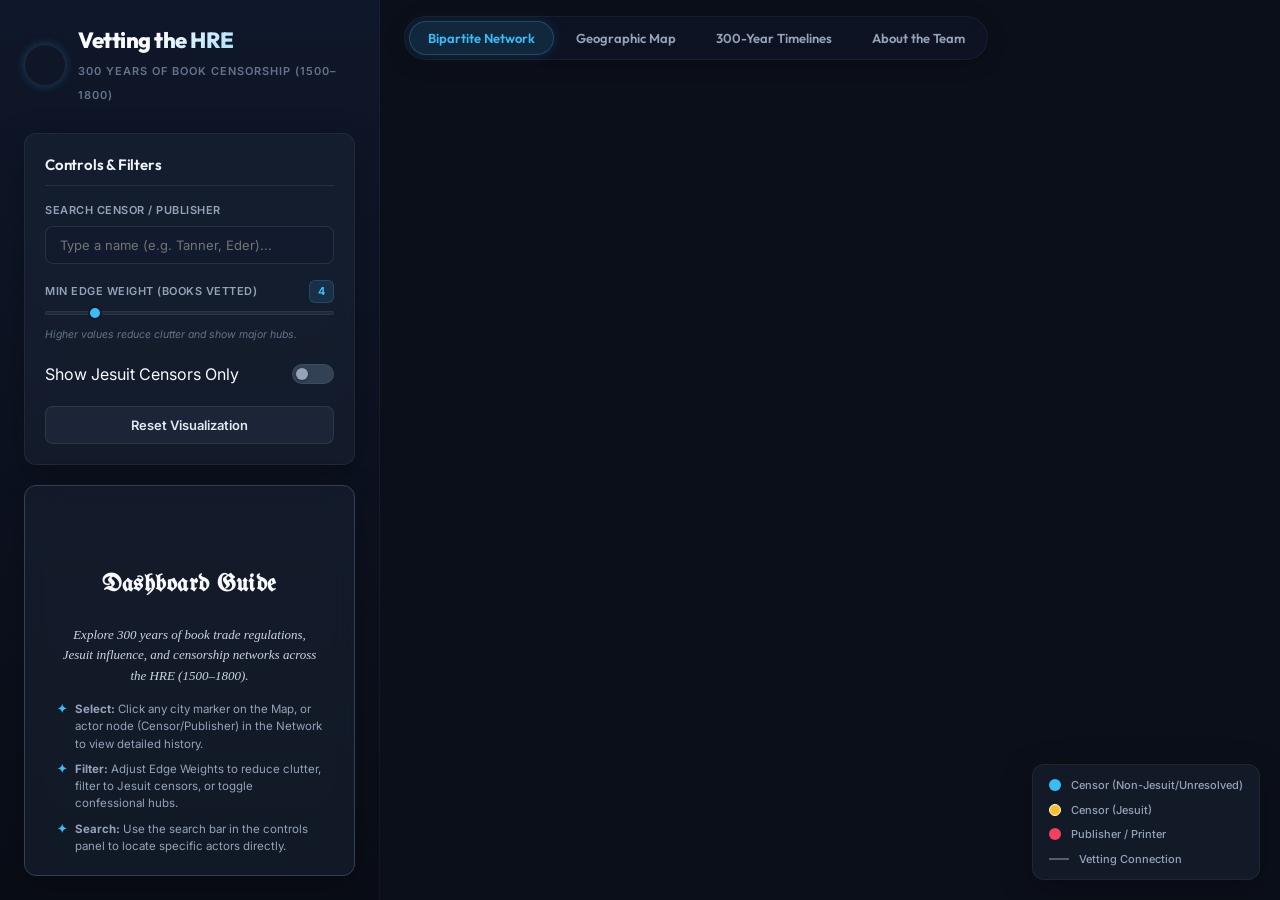
==== censorship.html @ 46fb82e4 "New stuff from team + landing page" ====
<!DOCTYPE html>
<html lang="en">
<head>
    <meta charset="UTF-8">
    <meta name="viewport" content="width=device-width, initial-scale=1.0">
    <title>Vetting the HRE: Censorship & Book Trade Network (1500-1800)</title>
    
    <!-- Google Fonts -->
    <link rel="preconnect" href="https://fonts.googleapis.com">
    <link rel="preconnect" href="https://fonts.gstatic.com" crossorigin>
    <link href="https://fonts.googleapis.com/css2?family=Inter:wght@300;400;500;600;700&family=Outfit:wght@400;500;600;700;800&family=UnifrakturMaguntia&family=IM+Fell+English:ital@0;1&display=swap" rel="stylesheet">
    
    <!-- CSS Dependencies -->
    <link rel="stylesheet" href="https://unpkg.com/leaflet@1.9.4/dist/leaflet.css" integrity="sha256-p4NxAoJBhIIN+hmNHrzRCf9tD/miZyoHS5obTRR9BMY=" crossorigin="" />
    
    <!-- Custom Style Sheet -->
    <link rel="stylesheet" href="index.css?v=9">
    
    <!-- JS Dependencies (from CDN for ease of hosting) -->
    <script src="https://unpkg.com/leaflet@1.9.4/dist/leaflet.js" integrity="sha256-20nQCchB9co0qIjJZRGuk2/Z9VM+kNiyxNV1lvTlZBo=" crossorigin=""></script>
    <script src="https://d3js.org/d3.v7.min.js"></script>
    <script src="https://cdn.jsdelivr.net/npm/chart.js"></script>
    <script type="module" src="https://ajax.googleapis.com/ajax/libs/model-viewer/3.5.0/model-viewer.min.js"></script>
</head>
<body>
    <div class="app-container">
        <!-- Sidebar / Filter Controls & Info panel -->
        <aside class="sidebar">
            <div class="brand">
                <model-viewer 
                    src="assets/glb/jesuit_christogram.glb" 
                    auto-rotate 
                    camera-controls 
                    disable-zoom
                    disable-pan
                    shadow-intensity="0.5"
                    style="width: 42px; height: 42px; background: transparent; border-radius: 50%; flex-shrink: 0;"
                    class="brand-logo-3d">
                </model-viewer>
                <div>
                    <h1>Vetting the HRE</h1>
                    <span class="subtitle">300 Years of Book Censorship (1500–1800)</span>
                </div>
            </div>
            
            <!-- Controls Box -->
            <div class="panel controls-panel">
                <h2>Controls & Filters</h2>
                
                <!-- Search bar -->
                <div class="control-group">
                    <label for="search-input">Search Censor / Publisher</label>
                    <input type="text" id="search-input" placeholder="Type a name (e.g. Tanner, Eder)..." autocomplete="off">
                    <div id="search-results" class="search-results-dropdown hidden"></div>
                </div>
                
                <!-- Edge Weight Slider -->
                <div class="control-group">
                    <div class="slider-header">
                        <label for="weight-slider">Min Edge Weight (Books Vetted)</label>
                        <span id="weight-value" class="badge">4</span>
                    </div>
                    <input type="range" id="weight-slider" min="2" max="15" value="4" step="1">
                    <span class="control-help">Higher values reduce clutter and show major hubs.</span>
                </div>
                
                <!-- Jesuit Only toggle -->
                <div class="control-group checkbox-group switch-group">
                    <span class="control-label-text">Show Jesuit Censors Only</span>
                    <label class="switch-toggle">
                        <input type="checkbox" id="jesuit-checkbox">
                        <span class="switch-slider"></span>
                    </label>
                </div>
                
                <!-- Reset Button -->
                <button id="reset-button" class="btn btn-secondary">Reset Visualization</button>
            </div>
            
            <!-- Dynamic Info Box -->
            <div class="panel info-panel" id="info-panel">
                <div class="info-placeholder" id="info-placeholder" style="justify-content: flex-start; padding-top: 10px;">
                    <model-viewer 
                        src="assets/glb/sacred_heart_emblem.glb" 
                        auto-rotate 
                        camera-controls 
                        shadow-intensity="1.2"
                        style="width: 100%; height: 160px; background: transparent; margin-bottom: 8px;"
                        class="placeholder-3d-model">
                    </model-viewer>
                    <h3 class="placeholder-title" style="font-family: 'UnifrakturMaguntia', serif; font-size: 24px; color: #f8fafc; margin: 4px 0 10px 0; letter-spacing: 0.5px;">Dashboard Guide</h3>
                    <div class="placeholder-guide" style="text-align: left; font-size: 11.5px; color: #94a3b8; line-height: 1.5; padding: 0 12px; display: flex; flex-direction: column; gap: 8px; font-family: 'Inter', sans-serif;">
                        <p style="font-family: 'IM Fell English', serif; font-style: italic; font-size: 13px; color: #cbd5e1; text-align: center; margin-bottom: 6px;">Explore 300 years of book trade regulations, Jesuit influence, and censorship networks across the HRE (1500–1800).</p>
                        <div style="display: flex; gap: 8px; align-items: flex-start;">
                            <span style="color: #38bdf8; font-weight: bold;">✦</span>
                            <span><strong>Select:</strong> Click any city marker on the Map, or actor node (Censor/Publisher) in the Network to view detailed history.</span>
                        </div>
                        <div style="display: flex; gap: 8px; align-items: flex-start;">
                            <span style="color: #38bdf8; font-weight: bold;">✦</span>
                            <span><strong>Filter:</strong> Adjust Edge Weights to reduce clutter, filter to Jesuit censors, or toggle confessional hubs.</span>
                        </div>
                        <div style="display: flex; gap: 8px; align-items: flex-start;">
                            <span style="color: #38bdf8; font-weight: bold;">✦</span>
                            <span><strong>Search:</strong> Use the search bar in the controls panel to locate specific actors directly.</span>
                        </div>
                    </div>
                </div>
                <div class="info-content hidden" id="info-content">
                    <div class="info-section hidden" id="section-city-image" style="margin-bottom: 12px;">
                        <img id="sidebar-city-image" class="sidebar-city-image" src="" alt="City view">
                    </div>
                    <div class="info-section hidden" id="section-3d" style="margin-bottom: 12px; height: 160px; position: relative;">
                        <model-viewer 
                            id="sidebar-3d"
                            auto-rotate 
                            camera-controls 
                            shadow-intensity="1.2"
                            style="width: 100%; height: 100%; background: transparent;"
                            class="sidebar-3d-model">
                        </model-viewer>
                    </div>
                    <h3 id="info-name">Actor Name</h3>
                    <div class="tag-row">
                        <span id="info-tag-type" class="badge badge-type">Censor</span>
                        <span id="info-tag-jesuit" class="badge badge-jesuit hidden">Jesuit</span>
                    </div>
                    
                    <div class="info-section" id="section-gnd">
                        <h4>
                            <svg viewBox="0 0 24 24" width="13" height="13" stroke="currentColor" stroke-width="2.2" fill="none" stroke-linecap="round" stroke-linejoin="round" class="heading-icon"><path d="M10 13a5 5 0 0 0 7.54.54l3-3a5 5 0 0 0-7.07-7.07l-1.72 1.71"></path><path d="M14 11a5 5 0 0 0-7.54-.54l-3 3a5 5 0 0 0 7.07 7.07l1.71-1.71"></path></svg>
                            <span>GND Authority Link</span>
                        </h4>
                        <a href="#" id="info-gnd-link" target="_blank" class="gnd-link">GND ID</a>
                    </div>
                    
                    <div class="info-section" id="section-occupations">
                        <h4>
                            <svg viewBox="0 0 24 24" width="13" height="13" stroke="currentColor" stroke-width="2.2" fill="none" stroke-linecap="round" stroke-linejoin="round" class="heading-icon"><rect x="2" y="7" width="20" height="14" rx="2" ry="2"></rect><path d="M16 21V5a2 2 0 0 0-2-2h-4a2 2 0 0 0-2 2v16"></path></svg>
                            <span>Occupations & Background</span>
                        </h4>
                        <p id="info-occupations">Professor of theology, Jesuit priest.</p>
                    </div>
                    
                    <div class="info-section" id="section-biography">
                        <h4>
                            <svg viewBox="0 0 24 24" width="13" height="13" stroke="currentColor" stroke-width="2.2" fill="none" stroke-linecap="round" stroke-linejoin="round" class="heading-icon"><path d="M4 19.5A2.5 2.5 0 0 1 6.5 17H20"></path><path d="M6.5 2H20v20H6.5A2.5 2.5 0 0 1 4 19.5v-15A2.5 2.5 0 0 1 6.5 2z"></path></svg>
                            <span>Biographical Notes</span>
                        </h4>
                        <p id="info-biography">Born 1572 in Munich, taught at Ingolstadt, died 1632.</p>
                    </div>
                    
                    <div class="info-section hidden" id="section-city-timeline">
                        <h4>
                            <svg viewBox="0 0 24 24" width="13" height="13" stroke="currentColor" stroke-width="2.2" fill="none" stroke-linecap="round" stroke-linejoin="round" class="heading-icon"><polyline points="22 12 18 12 15 21 9 3 6 12 2 12"></polyline></svg>
                            <span>300-Year Output Trend</span>
                        </h4>
                        <div class="city-chart-wrapper">
                            <canvas id="city-timeline-chart"></canvas>
                        </div>
                    </div>
                    
                    <div class="info-section hidden" id="section-actor-timeline">
                        <h4>
                            <svg viewBox="0 0 24 24" width="13" height="13" stroke="currentColor" stroke-width="2.2" fill="none" stroke-linecap="round" stroke-linejoin="round" class="heading-icon"><polyline points="22 12 18 12 15 21 9 3 6 12 2 12"></polyline></svg>
                            <span>Vetting Activity Timeline</span>
                        </h4>
                        <div class="actor-chart-wrapper" style="height: 120px; position: relative; margin-top: 8px;">
                            <canvas id="actor-timeline-chart"></canvas>
                        </div>
                    </div>
                    
                    <div class="info-section hidden" id="section-connections">
                        <h4>
                            <svg viewBox="0 0 24 24" width="13" height="13" stroke="currentColor" stroke-width="2.2" fill="none" stroke-linecap="round" stroke-linejoin="round" class="heading-icon"><path d="M17 21v-2a4 4 0 0 0-4-4H5a4 4 0 0 0-4 4v2"></path><circle cx="9" cy="7" r="4"></circle><path d="M23 21v-2a4 4 0 0 0-3-3.87"></path><path d="M16 3.13a4 4 0 0 1 0 7.75"></path></svg>
                            <span>Key Partnerships & Locations</span>
                        </h4>
                        <ul id="info-connections-list" class="connections-list"></ul>
                    </div>
                    
                    <div class="info-section" id="section-stats">
                        <h4>
                            <svg viewBox="0 0 24 24" width="13" height="13" stroke="currentColor" stroke-width="2.2" fill="none" stroke-linecap="round" stroke-linejoin="round" class="heading-icon"><circle cx="18" cy="5" r="3"></circle><circle cx="6" cy="12" r="3"></circle><circle cx="18" cy="19" r="3"></circle><line x1="8.59" y1="13.51" x2="15.42" y2="17.49"></line><line x1="15.41" y1="6.51" x2="8.59" y2="10.49"></line></svg>
                            <span>Degree Centrality</span>
                        </h4>
                        <p>This actor is connected to <strong id="info-degree">12</strong> other nodes in the active graph.</p>
                    </div>
                    
                    <div class="info-section hidden" id="section-map-actions">
                        <h4>
                            <svg viewBox="0 0 24 24" width="13" height="13" stroke="currentColor" stroke-width="2.2" fill="none" stroke-linecap="round" stroke-linejoin="round" class="heading-icon"><path d="M14.7 6.3a1 1 0 0 0 0 1.4l1.6 1.6a1 1 0 0 0 1.4 0l3.77-3.77a6 6 0 0 1-7.94 7.94l-6.91 6.91a2.12 2.12 0 0 1-3-3l6.91-6.91a6 6 0 0 1 7.94-7.94l-3.76 3.76z"></path></svg>
                            <span>Map Actions</span>
                        </h4>
                        <button id="btn-highlight-city-actors" class="btn btn-secondary">Highlight City Actors in Network</button>
                    </div>
                </div>
            </div>
        </aside>
        
        <!-- Main Panel Content -->
        <main class="main-content">
            <!-- Top Navigation Tab Bar -->
            <nav class="tabs-bar">
                <button class="tab-button active" data-tab="network-tab">Bipartite Network</button>
                <button class="tab-button" data-tab="map-tab">Geographic Map</button>
                <button class="tab-button" data-tab="timeline-tab">300-Year Timelines</button>
                <button class="tab-button" data-tab="info-tab">About the Team</button>
            </nav>
            
            <!-- Tab Contents -->
            <div class="tab-container">
                <!-- TAB 1: NETWORK -->
                <div class="tab-content active" id="network-tab">
                    <div class="network-legend">
                        <span class="legend-item"><span class="legend-dot color-censor"></span>Censor (Non-Jesuit/Unresolved)</span>
                        <span class="legend-item"><span class="legend-dot color-jesuit"></span>Censor (Jesuit)</span>
                        <span class="legend-item"><span class="legend-dot color-pub"></span>Publisher / Printer</span>
                        <span class="legend-item"><span class="legend-line"></span>Vetting Connection</span>
                    </div>
                    <div id="network-container" class="viz-container">
                        <div class="loading-overlay" id="network-loading">
                            <div class="loading-ink-splatter top-left"></div>
                            <div class="loading-ink-splatter bottom-right"></div>
                            <model-viewer 
                                src="assets/glb/printing_press.glb" 
                                auto-rotate 
                                camera-controls 
                                shadow-intensity="1.5"
                                style="width: 260px; height: 260px; background: transparent; margin-bottom: 10px;"
                                class="loader-3d-model">
                            </model-viewer>
                            <h3 class="loading-title">Vetting the Holy Roman Empire</h3>
                            <p class="loading-desc">Loading censorship records & actor network graph...</p>
                            <div class="spinner" style="margin-top: 15px;"></div>
                        </div>
                        <svg id="network-svg" width="100%" height="100%"></svg>
                    </div>
                </div>
                
                <!-- TAB 2: GEOGRAPHIC MAP -->
                <div class="tab-content" id="map-tab">
                    <div class="map-controls">
                        <!-- Play Button & Decade Slider -->
                        <div class="slider-container">
                            <div class="slider-header">
                                <div class="slider-header-left">
                                    <button id="map-play-btn" class="map-play-btn">
                                        <svg viewBox="0 0 24 24" width="12" height="12" stroke="currentColor" stroke-width="2.5" fill="currentColor" id="play-icon" style="margin-right: 4px;"><polygon points="5 3 19 12 5 21 5 3"></polygon></svg>
                                        <span>Play</span>
                                    </button>
                                    <span class="slider-title">Timeline Slider (1500–1800)</span>
                                </div>
                                <span id="map-year-label" class="badge">Decade: 1610s</span>
                            </div>
                            <input type="range" id="map-year-slider" min="1500" max="1790" value="1610" step="10">
                            <div class="slider-ticks">
                                <span>1500</span>
                                <span>1550</span>
                                <span>1600</span>
                                <span>1650</span>
                                <span>1700</span>
                                <span>1750</span>
                                <span>1800</span>
                            </div>
                        </div>
                        
                        <!-- Output Volume Threshold -->
                        <div class="map-volume-container">
                            <div class="slider-header">
                                <span class="slider-title">Min Volume</span>
                                <span id="map-volume-label" class="badge">1 title</span>
                            </div>
                            <input type="range" id="map-volume-slider" min="1" max="100" value="1" step="1">
                        </div>
                        
                        <!-- Confessional Filters -->
                        <div class="map-legend">
                            <span class="legend-title">Confession Filters</span>
                            <div class="legend-filters">
                                <div class="filter-switch-item">
                                    <label class="switch-toggle mini-switch">
                                        <input type="checkbox" id="filter-catholic" checked>
                                        <span class="switch-slider"></span>
                                    </label>
                                    <span class="filter-label-text"><span class="legend-dot color-catholic-hub"></span>Catholic</span>
                                </div>
                                <div class="filter-switch-item">
                                    <label class="switch-toggle mini-switch">
                                        <input type="checkbox" id="filter-protestant" checked>
                                        <span class="switch-slider"></span>
                                    </label>
                                    <span class="filter-label-text"><span class="legend-dot color-protestant-hub"></span>Protestant</span>
                                </div>
                                <div class="filter-switch-item">
                                    <label class="switch-toggle mini-switch">
                                        <input type="checkbox" id="filter-mixed" checked>
                                        <span class="switch-slider"></span>
                                    </label>
                                    <span class="filter-label-text"><span class="legend-dot color-mixed-hub"></span>Mixed</span>
                                </div>
                            </div>
                        </div>
                    </div>
                    <div id="map-container" class="viz-container"></div>
                </div>
                
                <!-- TAB 3: TIMELINES -->
                <div class="tab-content" id="timeline-tab">
                    <div class="charts-grid">
                        <!-- Chart 1: Leipzig vs Frankfurt -->
                        <div class="chart-card">
                            <h3>Leipzig vs. Frankfurt Book output</h3>
                            <p class="chart-desc">The long-term shift in dominance from the late 16th century to the late 18th century.</p>
                            <div class="chart-wrapper">
                                <canvas id="chart-leipzig-frankfurt"></canvas>
                            </div>
                        </div>
                        <!-- Chart 2: Confessional Shares -->
                        <div class="chart-card">
                            <h3>Printing output by Confessional Geography</h3>
                            <p class="chart-desc">Protestant hubs vs. Catholic hubs vs. Mixed hubs (1500–1790).</p>
                            <div class="chart-wrapper">
                                <canvas id="chart-confessional"></canvas>
                            </div>
                        </div>
                        <!-- Chart 3: Language distribution -->
                        <div class="chart-card">
                            <h3>Language Shift: % Vernacular German</h3>
                            <p class="chart-desc">Ratio of German (vs. Latin) publications in Protestant, Catholic, and Mixed hubs.</p>
                            <div class="chart-wrapper">
                                <canvas id="chart-language"></canvas>
                            </div>
                        </div>
                    </div>
                </div>
                
                <!-- TAB 4: ABOUT THE TEAM (COIN CABINET) -->
                <div class="tab-content" id="info-tab">
                    <div class="cabinet-header">
                        <h2 class="cabinet-title">The DHH26 Numismatic Cabinet</h2>
                        <p class="cabinet-desc">Explore the members of the DHH26 Book Group, represented as 3D versions of historical coins and medals matching their specialties and roles.</p>
                    </div>
                    <div id="team-grid" class="team-grid"></div>
                </div>
            </div>
        </main>
    </div>
    
    <div id="network-tooltip" class="network-tooltip hidden"></div>
    
    <!-- Custom JS Application Logic -->
    <script src="app.js?v=9"></script>
</body>
</html>
---- index.css ----
/* ==========================================================================
   GLOBAL RESET & STYLING (Premium Dark Slate Theme)
   ========================================================================== */
* {
    box-sizing: border-box;
    margin: 0;
    padding: 0;
}

body {
    font-family: 'Inter', -apple-system, BlinkMacSystemFont, "Segoe UI", Roboto, Helvetica, Arial, sans-serif;
    background-color: #0f172a; /* Slate 900 */
    color: #f8fafc; /* Slate 50 */
    line-height: 1.5;
    height: 100vh;
    overflow: hidden;
}

/* Scrollbar customizations */
::-webkit-scrollbar {
    width: 6px;
    height: 6px;
}
::-webkit-scrollbar-track {
    background: #0f172a;
}
::-webkit-scrollbar-thumb {
    background: #334155;
    border-radius: 3px;
}
::-webkit-scrollbar-thumb:hover {
    background: #475569;
}

/* ==========================================================================
   APP LAYOUT
   ========================================================================== */
.app-container {
    display: flex;
    width: 100vw;
    height: 100vh;
}

/* Sidebar Controls */
.sidebar {
    width: 380px;
    background: linear-gradient(180deg, #0f172a 0%, #090d16 100%);
    border-right: 1px solid rgba(255, 255, 255, 0.04);
    display: flex;
    flex-direction: column;
    padding: 24px;
    overflow-y: auto;
    flex-shrink: 0;
    gap: 20px;
}

/* Main Dashboard Panel */
.main-content {
    flex-grow: 1;
    display: flex;
    flex-direction: column;
    background-color: #0b0f19;
    height: 100%;
    overflow: hidden;
}

/* ==========================================================================
   SIDEBAR COMPONENTS
   ========================================================================== */
.brand {
    display: flex;
    align-items: center;
    gap: 12px;
    margin-bottom: 8px;
}

.brand-logo {
    width: 42px;
    height: 42px;
    object-fit: cover;
    border-radius: 8px;
    border: 1px solid #334155;
    box-shadow: 0 0 8px rgba(56, 189, 248, 0.25);
}

.brand-logo-3d {
    width: 42px;
    height: 42px;
    border-radius: 50%;
    border: 1px solid rgba(255, 255, 255, 0.08);
    box-shadow: 0 0 10px rgba(56, 189, 248, 0.25);
    background: transparent;
    flex-shrink: 0;
}

.brand h1 {
    font-family: 'Outfit', sans-serif;
    font-size: 22px;
    font-weight: 800;
    letter-spacing: -0.5px;
    background: linear-gradient(135deg, #f8fafc 30%, #38bdf8 100%);
    -webkit-background-clip: text;
    -webkit-text-fill-color: transparent;
}

.brand .subtitle {
    font-size: 11px;
    color: #64748b;
    text-transform: uppercase;
    font-weight: 600;
    letter-spacing: 1px;
}

/* Cards & Panels */
.panel {
    background: rgba(30, 41, 59, 0.45); /* Glassmorphic Slate */
    border: 1px solid rgba(255, 255, 255, 0.06);
    border-radius: 12px;
    padding: 20px;
    box-shadow: 0 8px 32px rgba(0, 0, 0, 0.25);
    backdrop-filter: blur(12px);
    -webkit-backdrop-filter: blur(12px);
    transition: border-color 0.3s ease, box-shadow 0.3s ease;
}

.panel:hover {
    border-color: rgba(56, 189, 248, 0.15);
    box-shadow: 0 8px 32px rgba(56, 189, 248, 0.05);
}

.panel h2 {
    font-family: 'Outfit', sans-serif;
    font-size: 15px;
    font-weight: 600;
    color: #f1f5f9;
    margin-bottom: 16px;
    letter-spacing: -0.2px;
    border-bottom: 1px solid rgba(255, 255, 255, 0.08);
    padding-bottom: 8px;
}

/* Form Controls */
.control-group {
    display: flex;
    flex-direction: column;
    gap: 8px;
    margin-bottom: 16px;
    position: relative;
}

.control-group label {
    font-size: 11px;
    font-weight: 600;
    color: #94a3b8;
    text-transform: uppercase;
    letter-spacing: 0.5px;
}

.control-group input[type="text"] {
    background-color: rgba(15, 23, 42, 0.55);
    border: 1px solid rgba(255, 255, 255, 0.1);
    border-radius: 8px;
    padding: 10px 14px;
    color: #f8fafc;
    font-size: 13px;
    font-family: inherit;
    transition: all 0.3s cubic-bezier(0.4, 0, 0.2, 1);
    backdrop-filter: blur(4px);
    -webkit-backdrop-filter: blur(4px);
}

.control-group input[type="text"]:focus {
    outline: none;
    border-color: #38bdf8;
    background-color: rgba(15, 23, 42, 0.85);
    box-shadow: 0 0 12px rgba(56, 189, 248, 0.25);
}

/* Dropdown Results list */
.search-results-dropdown {
    position: absolute;
    top: 58px;
    left: 0;
    right: 0;
    background: rgba(30, 41, 59, 0.8);
    border: 1px solid rgba(255, 255, 255, 0.08);
    border-radius: 12px;
    max-height: 220px;
    overflow-y: auto;
    z-index: 1000;
    box-shadow: 0 12px 40px rgba(0, 0, 0, 0.4);
    backdrop-filter: blur(16px);
    -webkit-backdrop-filter: blur(16px);
    padding: 4px;
}

.search-item {
    padding: 10px 14px;
    cursor: pointer;
    font-size: 13px;
    border-radius: 8px;
    transition: all 0.2s ease;
    border-bottom: none;
    display: flex;
    justify-content: space-between;
    align-items: center;
    margin-bottom: 2px;
}

.search-item:last-child {
    margin-bottom: 0;
}

.search-item:hover {
    background-color: rgba(56, 189, 248, 0.15);
    color: #38bdf8;
}

.search-item .search-type {
    font-size: 10px;
    text-transform: uppercase;
    font-weight: 700;
    padding: 2px 6px;
    border-radius: 4px;
}

.search-type.cns {
    background-color: rgba(56, 189, 248, 0.15);
    color: #38bdf8;
}

.search-type.pub {
    background-color: rgba(244, 63, 94, 0.15);
    color: #f43f5e;
}

/* Slider Controls */
.slider-header {
    display: flex;
    justify-content: space-between;
    align-items: center;
}

.badge {
    background: rgba(56, 189, 248, 0.12);
    color: #38bdf8;
    border: 1px solid rgba(56, 189, 248, 0.2);
    font-size: 11px;
    font-weight: 700;
    padding: 2px 8px;
    border-radius: 6px;
}

input[type="range"] {
    -webkit-appearance: none;
    appearance: none;
    width: 100%;
    height: 4px;
    border-radius: 2px;
    background: #1e293b;
    outline: none;
    cursor: pointer;
    border: 1px solid rgba(255, 255, 255, 0.05);
    transition: border-color 0.2s ease, background-color 0.2s ease;
}

input[type="range"]::-webkit-slider-thumb {
    -webkit-appearance: none;
    appearance: none;
    height: 14px;
    width: 14px;
    border-radius: 50%;
    background: #38bdf8;
    cursor: pointer;
    border: 2px solid #0f172a;
    box-shadow: 0 0 0 0px rgba(56, 189, 248, 0);
    transition: transform 0.2s cubic-bezier(0.175, 0.885, 0.32, 1.275), box-shadow 0.2s ease, background-color 0.2s ease;
}

input[type="range"]::-webkit-slider-thumb:hover {
    transform: scale(1.3);
    box-shadow: 0 0 10px rgba(56, 189, 248, 0.8);
    background: #56c8fc;
}

input[type="range"]::-moz-range-track {
    width: 100%;
    height: 4px;
    cursor: pointer;
    background: #1e293b;
    border-radius: 2px;
    border: 1px solid rgba(255, 255, 255, 0.05);
}

input[type="range"]::-moz-range-thumb {
    height: 10px;
    width: 10px;
    border-radius: 50%;
    background: #38bdf8;
    cursor: pointer;
    border: 2px solid #0f172a;
    box-shadow: 0 0 0 0px rgba(56, 189, 248, 0);
    transition: transform 0.2s ease, box-shadow 0.2s ease, background-color 0.2s ease;
}

input[type="range"]::-moz-range-thumb:hover {
    transform: scale(1.3);
    box-shadow: 0 0 10px rgba(56, 189, 248, 0.8);
    background: #56c8fc;
}

input[type="range"]::-moz-range-progress {
    background-color: #38bdf8;
    height: 4px;
    border-radius: 2px;
}

.control-help {
    font-size: 10.5px;
    color: #64748b;
    font-style: italic;
    margin-top: 4px;
}

/* Custom Switch Toggle styling */
.switch-toggle {
    position: relative;
    display: inline-block;
    width: 42px;
    height: 20px;
    flex-shrink: 0;
}

.switch-toggle input {
    opacity: 0;
    width: 0;
    height: 0;
}

.switch-slider {
    position: absolute;
    cursor: pointer;
    top: 0;
    left: 0;
    right: 0;
    bottom: 0;
    background-color: #334155;
    transition: 0.3s cubic-bezier(0.4, 0, 0.2, 1);
    border-radius: 20px;
    border: 1px solid rgba(255, 255, 255, 0.05);
}

.switch-slider:before {
    position: absolute;
    content: "";
    height: 12px;
    width: 12px;
    left: 3px;
    bottom: 3px;
    background-color: #94a3b8;
    transition: 0.3s cubic-bezier(0.4, 0, 0.2, 1);
    border-radius: 50%;
    box-shadow: 0 1px 3px rgba(0, 0, 0, 0.4);
}

.switch-toggle input:checked + .switch-slider {
    background-color: rgba(56, 189, 248, 0.2);
    border-color: rgba(56, 189, 248, 0.4);
}

.switch-toggle input:checked + .switch-slider:before {
    background-color: #38bdf8;
    transform: translateX(22px);
    box-shadow: 0 0 8px rgba(56, 189, 248, 0.8);
}

/* Mini Switch Variation */
.mini-switch {
    width: 32px;
    height: 16px;
}

.mini-switch .switch-slider {
    border-radius: 16px;
}

.mini-switch .switch-slider:before {
    height: 10px;
    width: 10px;
    left: 2px;
    bottom: 2px;
}

.mini-switch input:checked + .switch-slider:before {
    transform: translateX(16px);
}

/* Checkbox Toggle Group Layout */
.switch-group {
    flex-direction: row;
    justify-content: space-between;
    align-items: center;
    margin-top: 8px;
    padding: 4px 0;
}

.checkbox-group {
    display: flex;
    flex-direction: row;
    align-items: center;
    gap: 10px;
    cursor: pointer;
}

/* Buttons */
.btn {
    display: block;
    width: 100%;
    padding: 10px 16px;
    border-radius: 8px;
    border: none;
    font-size: 13px;
    font-weight: 600;
    cursor: pointer;
    text-align: center;
    transition: all 0.25s cubic-bezier(0.4, 0, 0.2, 1);
    font-family: inherit;
}

.btn-secondary {
    background: rgba(51, 65, 85, 0.3);
    color: #e2e8f0;
    border: 1px solid rgba(255, 255, 255, 0.08);
}

.btn-secondary:hover {
    background: rgba(56, 189, 248, 0.12);
    border-color: rgba(56, 189, 248, 0.4);
    color: #38bdf8;
    box-shadow: 0 0 12px rgba(56, 189, 248, 0.15);
}

/* ==========================================================================
   INFO DYNAMIC PANEL
   ========================================================================== */
.info-panel {
    flex-grow: 1;
    display: flex;
    flex-direction: column;
    justify-content: flex-start;
    overflow-y: auto;
    border-color: #334155;
}

.info-placeholder {
    display: flex;
    flex-direction: column;
    align-items: center;
    justify-content: center;
    text-align: center;
    height: 100%;
    color: #64748b;
    gap: 12px;
}

.placeholder-icon {
    stroke: #475569;
}

.info-placeholder p {
    font-size: 12px;
    line-height: 1.6;
}

/* Dynamic Details Content */
.info-content {
    display: flex;
    flex-direction: column;
    gap: 16px;
}

.info-content h3 {
    font-family: 'Outfit', sans-serif;
    font-size: 18px;
    font-weight: 700;
    color: #f8fafc;
    letter-spacing: -0.3px;
}

.tag-row {
    display: flex;
    gap: 8px;
    margin-top: -8px;
}

.badge-type {
    background-color: #334155;
    text-transform: uppercase;
}

.badge-jesuit {
    background-color: #f59e0b; /* Amber 500 */
    color: #0f172a;
    text-transform: uppercase;
}

.info-section {
    border-top: 1px solid #334155;
    padding-top: 12px;
}

.info-section h4 {
    display: flex;
    align-items: center;
    gap: 6px;
    font-size: 10px;
    font-weight: 700;
    text-transform: uppercase;
    color: #64748b;
    letter-spacing: 0.5px;
    margin-bottom: 6px;
}

.heading-icon {
    flex-shrink: 0;
    color: #38bdf8;
    opacity: 0.8;
}

.info-section p {
    font-size: 12.5px;
    color: #cbd5e1; /* Slate 300 */
    line-height: 1.5;
}

.gnd-link {
    font-size: 12.5px;
    color: #38bdf8;
    text-decoration: none;
    display: inline-flex;
    align-items: center;
    gap: 4px;
    font-weight: 500;
}

.gnd-link:hover {
    text-decoration: underline;
}

/* ==========================================================================
   NAVIGATION TAB BAR (Segmented Pill Controller)
   ========================================================================== */
.tabs-bar {
    display: flex;
    background: rgba(15, 23, 42, 0.6);
    border: 1px solid rgba(255, 255, 255, 0.05);
    padding: 4px;
    border-radius: 30px;
    margin: 16px 24px;
    width: fit-content;
    gap: 4px;
    backdrop-filter: blur(8px);
    -webkit-backdrop-filter: blur(8px);
    box-shadow: 0 4px 20px rgba(0, 0, 0, 0.2);
}

.tab-button {
    background: none;
    border: none;
    color: #94a3b8;
    font-family: 'Outfit', sans-serif;
    font-size: 13px;
    font-weight: 600;
    padding: 8px 18px;
    cursor: pointer;
    transition: all 0.3s cubic-bezier(0.4, 0, 0.2, 1);
    border-radius: 25px;
    position: relative;
}

.tab-button:hover {
    color: #f1f5f9;
    background-color: rgba(255, 255, 255, 0.03);
}

.tab-button.active {
    color: #38bdf8;
    background-color: rgba(56, 189, 248, 0.12);
    border: 1px solid rgba(56, 189, 248, 0.25);
    box-shadow: 0 0 12px rgba(56, 189, 248, 0.15);
}

/* Tab display toggles */
.tab-container {
    flex-grow: 1;
    position: relative;
    overflow: hidden;
}

.tab-content {
    display: none;
    width: 100%;
    height: 100%;
    position: absolute;
    top: 0;
    left: 0;
}

.tab-content.active {
    display: block;
}

/* ==========================================================================
   TAB 1: D3 INTERACTIVE NETWORK GRAPH
   ========================================================================== */
.viz-container {
    width: 100%;
    height: 100%;
    position: relative;
    outline: none;
}

#network-svg {
    display: block;
    cursor: grab;
}

#network-svg:active {
    cursor: grabbing;
}

/* Network Legend overlay styling */
.network-legend {
    position: absolute;
    bottom: 20px;
    right: 20px;
    background: rgba(30, 41, 59, 0.45);
    border: 1px solid rgba(255, 255, 255, 0.06);
    border-radius: 12px;
    padding: 12px 16px;
    display: flex;
    flex-direction: column;
    gap: 8px;
    z-index: 10;
    pointer-events: none;
    box-shadow: 0 8px 32px rgba(0, 0, 0, 0.25);
    backdrop-filter: blur(12px);
    -webkit-backdrop-filter: blur(12px);
}

.legend-item {
    display: flex;
    align-items: center;
    font-size: 11px;
    font-weight: 500;
    color: #94a3b8;
    gap: 10px;
}

.legend-dot {
    width: 12px;
    height: 12px;
    border-radius: 50%;
    display: inline-block;
}

.color-censor {
    background-color: #38bdf8;
}

.color-jesuit {
    background-color: #fbbf24;
    border: 1.5px solid #ffffff;
}

.color-pub {
    background-color: #f43f5e;
}

.legend-line {
    width: 20px;
    height: 2px;
    background-color: rgba(248, 250, 252, 0.3);
    display: inline-block;
}

/* D3 Graph elements */
.node {
    stroke-width: 0.5px;
    stroke: #0f172a;
    cursor: pointer;
    transition: stroke-width 0.15s ease, filter 0.15s ease;
}

.node:hover {
    stroke-width: 2px;
    stroke: #ffffff;
    filter: drop-shadow(0 0 6px rgba(255,255,255,0.4));
}

.node.selected {
    stroke-width: 2.5px;
    stroke: #ffffff;
    filter: drop-shadow(0 0 10px rgba(56, 189, 248, 0.6));
}

.link {
    stroke: #334155;
    stroke-opacity: 0.35;
    pointer-events: none;
    transition: stroke 0.15s ease, stroke-opacity 0.15s ease;
}

.link.highlighted {
    stroke-opacity: 0.95;
    stroke-dasharray: 6, 8;
    stroke-dashoffset: 0;
    animation: flow-dash 1.5s linear infinite;
}

.node-label {
    fill: #f8fafc;
    font-size: 7.5px;
    font-family: inherit;
    font-weight: bold;
    pointer-events: none;
}

/* ==========================================================================
   TAB 2: LEAFLET SPATIAL MAP
   ========================================================================== */
#map-container {
    background-color: #0b0f19;
}

/* Custom dark theme adjustments for Leaflet container */
.leaflet-container {
    background-color: #0f172a !important;
}

/* Map Header controls overlays */
.map-controls {
    position: absolute;
    top: 20px;
    left: 20px;
    right: 20px;
    background: rgba(30, 41, 59, 0.45);
    border: 1px solid rgba(255, 255, 255, 0.06);
    border-radius: 12px;
    padding: 14px 20px;
    z-index: 1000;
    display: flex;
    justify-content: space-between;
    align-items: center;
    gap: 24px;
    box-shadow: 0 8px 32px rgba(0, 0, 0, 0.25);
    backdrop-filter: blur(12px);
    -webkit-backdrop-filter: blur(12px);
}

.map-controls .slider-container {
    flex-grow: 2;
}

.slider-header-left {
    display: flex;
    align-items: center;
    gap: 12px;
}

.slider-title {
    font-size: 10px;
    font-weight: 700;
    color: #94a3b8;
    text-transform: uppercase;
    letter-spacing: 0.5px;
}

.map-play-btn {
    background-color: #38bdf8;
    color: #0f172a;
    border: none;
    border-radius: 6px;
    padding: 4px 10px;
    font-size: 11px;
    font-weight: 700;
    cursor: pointer;
    display: flex;
    align-items: center;
    transition: all 0.15s ease;
    text-transform: uppercase;
    letter-spacing: 0.5px;
    height: 24px;
}

.map-play-btn:hover {
    background-color: #0ea5e9;
    transform: translateY(-1px);
}

.map-play-btn:active {
    transform: translateY(0);
}

.map-play-btn.playing {
    background-color: #f43f5e;
    color: #ffffff;
}

.map-volume-container {
    flex-grow: 1;
    min-width: 120px;
    display: flex;
    flex-direction: column;
    gap: 8px;
}

.slider-ticks {
    display: flex;
    justify-content: space-between;
    margin-top: 4px;
    font-size: 9px;
    color: #64748b;
}

.map-legend {
    display: flex;
    flex-direction: column;
    gap: 8px;
    flex-shrink: 0;
    border-left: 1px solid #334155;
    padding-left: 16px;
}

.legend-title {
    font-size: 10px;
    font-weight: 700;
    color: #64748b;
    text-transform: uppercase;
    letter-spacing: 0.5px;
}

.legend-filters {
    display: flex;
    gap: 12px;
}

.filter-label {
    cursor: pointer;
    user-select: none;
    display: flex;
    align-items: center;
    gap: 6px;
    font-size: 11px;
    color: #94a3b8;
    transition: color 0.15s ease;
}

.filter-label:hover {
    color: #cbd5e1;
}

.filter-label input[type="checkbox"] {
    accent-color: #38bdf8;
    width: 13px;
    height: 13px;
    cursor: pointer;
}

.color-catholic-hub {
    background-color: #d4af37;
}

.color-protestant-hub {
    background-color: #5b21b6;
}

.color-mixed-hub {
    background-color: #94a3b8;
}

/* Pulsing markers animation for large hubs */
@keyframes marker-pulse {
    0% {
        stroke-width: 1px;
        stroke-opacity: 0.7;
    }
    50% {
        stroke-width: 3.5px;
        stroke-opacity: 1;
        stroke: #ffffff;
    }
    100% {
        stroke-width: 1px;
        stroke-opacity: 0.7;
    }
}

.pulse-marker {
    animation: marker-pulse 2s infinite ease-in-out;
}

/* Custom leaflet tooltip styling */
.leaflet-tooltip {
    background-color: #1e293b !important;
    border: 1px solid #475569 !important;
    color: #f8fafc !important;
    font-family: inherit;
    font-size: 11px;
    border-radius: 6px;
    box-shadow: 0 4px 15px rgba(0,0,0,0.3);
    padding: 6px 10px !important;
}

/* ==========================================================================
   TAB 3: TREND TIMELINES
   ========================================================================== */
#timeline-tab {
    overflow-y: auto;
    padding: 24px;
}

.charts-grid {
    display: grid;
    grid-template-columns: 1fr;
    gap: 24px;
    max-width: 1200px;
    margin: 0 auto;
}

@media(min-width: 900px) {
    .charts-grid {
        grid-template-columns: 1fr 1fr;
    }
    .chart-card:first-child {
        grid-column: span 2;
    }
}

.chart-card {
    background: rgba(30, 41, 59, 0.45);
    border: 1px solid rgba(255, 255, 255, 0.06);
    border-radius: 12px;
    padding: 24px;
    box-shadow: 0 8px 32px rgba(0, 0, 0, 0.25);
    backdrop-filter: blur(12px);
    -webkit-backdrop-filter: blur(12px);
    transition: border-color 0.3s ease, box-shadow 0.3s ease;
}

.chart-card:hover {
    border-color: rgba(56, 189, 248, 0.15);
    box-shadow: 0 8px 32px rgba(56, 189, 248, 0.05);
}

.chart-card h3 {
    font-family: 'Outfit', sans-serif;
    font-size: 16px;
    font-weight: 600;
    color: #f1f5f9;
    margin-bottom: 4px;
}

.chart-desc {
    font-size: 11px;
    color: #64748b;
    margin-bottom: 20px;
}

.chart-wrapper {
    position: relative;
    width: 100%;
    height: 320px;
}

/* ==========================================================================
   LOADING SPINNERS & SYSTEM ELEMENTS
   ========================================================================== */
.loading-overlay {
    position: absolute;
    top: 0;
    left: 0;
    right: 0;
    bottom: 0;
    background-color: #0b0f19;
    background-image: url('assets/branding/grey_parchment.jpg');
    background-size: cover;
    background-blend-mode: multiply;
    opacity: 0.98;
    z-index: 100;
    display: flex;
    flex-direction: column;
    align-items: center;
    justify-content: center;
    overflow: hidden;
}

.loading-title {
    font-family: 'UnifrakturMaguntia', serif;
    font-size: 32px;
    color: #e2e8f0;
    margin: 8px 0 4px 0;
    text-shadow: 0 0 10px rgba(56, 189, 248, 0.35);
    letter-spacing: 1px;
    text-align: center;
}

.loading-desc {
    font-family: 'IM Fell English', serif;
    font-size: 14px;
    color: #94a3b8;
    font-style: italic;
    margin: 0;
    text-align: center;
}

.loading-ink-splatter {
    position: absolute;
    width: 180px;
    height: 180px;
    background-image: url('assets/UI/ink_splatter.jpg');
    background-size: contain;
    background-repeat: no-repeat;
    mix-blend-mode: multiply;
    opacity: 0.35;
    pointer-events: none;
    z-index: 101;
}

.loading-ink-splatter.top-left {
    top: -10px;
    left: -10px;
}

.loading-ink-splatter.bottom-right {
    bottom: -10px;
    right: -10px;
    transform: rotate(180deg);
}

.loader-3d-model {
    z-index: 102;
    filter: drop-shadow(0 10px 20px rgba(0, 0, 0, 0.4));
}

.spinner {
    width: 48px;
    height: 48px;
    background-image: url('assets/UI/loading_spinner.jpg');
    background-size: cover;
    border-radius: 50%;
    animation: spin 1.2s linear infinite;
    filter: drop-shadow(0 0 6px rgba(56, 189, 248, 0.6)) grayscale(0.5);
    border: 1px solid rgba(56, 189, 248, 0.3);
}

@keyframes spin {
    0% { transform: rotate(0deg); }
    100% { transform: rotate(360deg); }
}

.hidden {
    display: none !important;
}

/* Geographic flow polylines animation */
@keyframes flow-dash {
    to {
        stroke-dashoffset: -40;
    }
}

.flow-polyline {
    stroke-dashoffset: 0;
    animation: flow-dash 2s linear infinite;
    filter: drop-shadow(0 0 3px rgba(0,0,0,0.5));
}

/* Neon glow classes for active city markers (Option 1) */
.glow-growth {
    filter: drop-shadow(0 0 5px rgba(16, 185, 129, 0.85));
}

.glow-decline {
    filter: drop-shadow(0 0 5px rgba(239, 68, 68, 0.85));
}

.glow-neutral {
    filter: drop-shadow(0 0 4px rgba(255, 255, 255, 0.45));
}

/* Faint neon glow for previous decade comparison rings */
.prev-marker-glow-growth {
    filter: drop-shadow(0 0 4px rgba(16, 185, 129, 0.7));
}

.prev-marker-glow-decline {
    filter: drop-shadow(0 0 4px rgba(239, 68, 68, 0.7));
}

/* Sidebar city and actor timeline chart styling */
.city-chart-wrapper,
.actor-chart-wrapper {
    position: relative;
    height: 130px;
    width: 100%;
    margin-top: 10px;
    margin-bottom: 5px;
    background-color: rgba(15, 23, 42, 0.4);
    border: 1px solid #334155;
    border-radius: 8px;
    padding: 8px;
}

/* Custom Leaflet divIcon Map Marker (Circular Images) */
.custom-map-marker {
    background: transparent !important;
    border: none !important;
    transition: width 0.6s cubic-bezier(0.34, 1.56, 0.64, 1),
                height 0.6s cubic-bezier(0.34, 1.56, 0.64, 1),
                margin-left 0.6s cubic-bezier(0.34, 1.56, 0.64, 1),
                margin-top 0.6s cubic-bezier(0.34, 1.56, 0.64, 1),
                opacity 0.4s ease;
}

.custom-map-marker-wrapper {
    position: relative;
    width: 100%;
    height: 100%;
    display: flex;
    justify-content: center;
    align-items: center;
    overflow: visible;
}

.marker-image-wrapper {
    position: relative;
    width: 100%;
    height: 100%;
    border-radius: 50%;
    border: 1.5px solid #ffffff;
    box-shadow: 0 2px 6px rgba(0, 0, 0, 0.5);
    overflow: hidden; /* crop image to circle */
    transition: transform 0.25s cubic-bezier(0.175, 0.885, 0.32, 1.275), filter 0.2s ease, border-color 0.2s ease;
}

/* Connect the neon glows to the custom wrapper */
.glow-growth .marker-image-wrapper {
    filter: drop-shadow(0 0 5px rgba(16, 185, 129, 0.85));
    border-color: #10b981;
}

.glow-decline .marker-image-wrapper {
    filter: drop-shadow(0 0 5px rgba(239, 68, 68, 0.85));
    border-color: #ef4444;
}

.glow-neutral .marker-image-wrapper {
    filter: drop-shadow(0 0 4px rgba(255, 255, 255, 0.45));
    border-color: #ffffff;
}

/* Hover effects for custom markers */
.custom-map-marker-wrapper:hover .marker-image-wrapper {
    transform: scale(1.22);
}
.glow-growth:hover .marker-image-wrapper {
    filter: drop-shadow(0 0 8px rgba(16, 185, 129, 1.0));
    border-width: 2px;
}
.glow-decline:hover .marker-image-wrapper {
    filter: drop-shadow(0 0 8px rgba(239, 68, 68, 1.0));
    border-width: 2px;
}
.glow-neutral:hover .marker-image-wrapper {
    filter: drop-shadow(0 0 6px rgba(255, 255, 255, 0.8));
    border-width: 1.5px;
}

/* Dynamic Sidebar City woodcut visual blending */
.sidebar-city-image {
    width: 100%;
    height: 130px;
    object-fit: cover;
    border-radius: 8px;
    border: 1px solid rgba(255, 255, 255, 0.08);
    filter: grayscale(1) contrast(1.1) brightness(0.85);
    mix-blend-mode: screen;
    opacity: 0.95;
    box-shadow: 0 4px 20px rgba(0, 0, 0, 0.4);
    transition: border-color 0.3s ease;
}
.sidebar-city-image:hover {
    border-color: rgba(56, 189, 248, 0.3);
}

/* Custom prev decade HTML marker ring */
.custom-prev-ring {
    background: transparent !important;
    border: none !important;
    pointer-events: none;
    transition: width 0.6s cubic-bezier(0.34, 1.56, 0.64, 1),
                height 0.6s cubic-bezier(0.34, 1.56, 0.64, 1),
                margin-left 0.6s cubic-bezier(0.34, 1.56, 0.64, 1),
                margin-top 0.6s cubic-bezier(0.34, 1.56, 0.64, 1),
                opacity 0.4s ease;
}

#section-3d {
    background: rgba(30, 41, 59, 0.4);
    border: 1px solid rgba(255, 255, 255, 0.05);
    border-radius: 8px;
    overflow: hidden;
    box-shadow: inset 0 1px 1px rgba(255, 255, 255, 0.05);
}

.sidebar-3d-model {
    filter: drop-shadow(0 4px 10px rgba(0, 0, 0, 0.3));
}

.prev-decade-ring {
    width: 100%;
    height: 100%;
    border-radius: 50%;
    background: transparent;
    box-sizing: border-box;
    pointer-events: none;
}

.prev-ring-growth {
    border: 2px dashed #10b981;
    filter: drop-shadow(0 0 4px rgba(16, 185, 129, 0.8));
}

.prev-ring-decline {
    border: 2px dashed #ef4444;
    filter: drop-shadow(0 0 4px rgba(239, 68, 68, 0.8));
}

/* Floating HTML tooltip for Bipartite Network */
.network-tooltip {
    position: absolute;
    background: rgba(15, 23, 42, 0.85);
    border: 1px solid rgba(255, 255, 255, 0.08);
    border-radius: 8px;
    padding: 10px 14px;
    font-family: 'Inter', sans-serif;
    font-size: 11.5px;
    color: #cbd5e1;
    box-shadow: 0 8px 32px rgba(0, 0, 0, 0.35);
    pointer-events: none;
    z-index: 2000;
    backdrop-filter: blur(8px);
    -webkit-backdrop-filter: blur(8px);
}

/* SVG Node glow filter styling using SVG url filters */
.node.cns-glow {
    filter: url(#glow-censor);
}
.node.pub-glow {
    filter: url(#glow-publisher);
}
.node.jes-glow {
    filter: url(#glow-jesuit);
}

/* Connections List in Sidebar details */
.connections-list {
    list-style: none;
    padding: 0;
    margin: 8px 0 0 0;
    display: flex;
    flex-direction: column;
    gap: 6px;
    max-height: 180px;
    overflow-y: auto;
    padding-right: 4px;
}

/* Custom Scrollbar for connections list */
.connections-list::-webkit-scrollbar {
    width: 4px;
}
.connections-list::-webkit-scrollbar-track {
    background: rgba(255, 255, 255, 0.02);
}
.connections-list::-webkit-scrollbar-thumb {
    background: rgba(56, 189, 248, 0.3);
    border-radius: 2px;
}

.connection-item {
    display: flex;
    justify-content: space-between;
    align-items: center;
    font-size: 11px;
    padding: 6px 8px;
    background: rgba(30, 41, 59, 0.3);
    border: 1px solid rgba(255, 255, 255, 0.03);
    border-radius: 6px;
    color: #e2e8f0;
    transition: background 0.2s ease, border-color 0.2s ease;
}

.connection-item:hover {
    background: rgba(56, 189, 248, 0.08);
    border-color: rgba(56, 189, 248, 0.2);
}

.connection-partner {
    font-weight: 500;
}

.connection-city {
    color: #94a3b8;
    font-style: italic;
    margin-left: 4px;
}

.connection-weight {
    font-family: 'Outfit', sans-serif;
    font-weight: 600;
    font-size: 10px;
    padding: 2px 6px;
    border-radius: 4px;
    background: rgba(56, 189, 248, 0.15);
    color: #38bdf8;
    border: 1px solid rgba(56, 189, 248, 0.2);
}

.connection-item.low-weight-link {
    opacity: 0.55;
    background: rgba(15, 23, 42, 0.2);
}

.connection-item.low-weight-link .connection-weight {
    background: rgba(148, 163, 184, 0.1);
    color: #94a3b8;
    border: 1px solid rgba(148, 163, 184, 0.15);
}

/* ==========================================================================
   TAB 4: ABOUT THE TEAM (COIN CABINET)
   ========================================================================== */
#info-tab {
    overflow-y: auto;
    padding: 24px;
}

.cabinet-header {
    text-align: center;
    max-width: 700px;
    margin: 0 auto 30px auto;
}

.cabinet-title {
    font-family: 'UnifrakturMaguntia', serif;
    font-size: 36px;
    color: #f8fafc;
    margin-bottom: 8px;
    text-shadow: 0 0 10px rgba(56, 189, 248, 0.35);
    letter-spacing: 0.5px;
}

.cabinet-desc {
    font-family: 'IM Fell English', serif;
    font-size: 14px;
    color: #94a3b8;
    font-style: italic;
    line-height: 1.5;
}

.team-grid {
    display: grid;
    grid-template-columns: repeat(auto-fill, minmax(280px, 1fr));
    gap: 24px;
    max-width: 1200px;
    margin: 0 auto;
    padding-bottom: 40px;
}

.team-card {
    background: rgba(30, 41, 59, 0.45);
    border: 1px solid rgba(255, 255, 255, 0.06);
    border-radius: 12px;
    padding: 24px;
    box-shadow: 0 8px 32px rgba(0, 0, 0, 0.25);
    backdrop-filter: blur(12px);
    -webkit-backdrop-filter: blur(12px);
    display: flex;
    flex-direction: column;
    align-items: center;
    text-align: center;
    transition: all 0.3s cubic-bezier(0.165, 0.84, 0.44, 1);
    position: relative;
    overflow: visible; /* changed from hidden to allow 3D coin flip translation outside bounds */
    perspective: 1000px; /* added for 3D flip depth */
}

.team-card:hover {
    border-color: rgba(56, 189, 248, 0.25);
    box-shadow: 0 12px 40px rgba(56, 189, 248, 0.08);
    transform: translateY(-4px);
}

.coin-viewer-wrapper {
    width: 140px;
    height: 140px;
    border-radius: 50%;
    background: rgba(15, 23, 42, 0.5);
    border: 1px solid rgba(255, 255, 255, 0.08);
    margin-bottom: 16px;
    display: flex;
    justify-content: center;
    align-items: center;
    overflow: hidden;
    position: relative;
    box-shadow: inset 0 2px 8px rgba(0, 0, 0, 0.6);
    transition: border-color 0.3s ease, box-shadow 0.3s ease, transform 0.3s ease;
    cursor: pointer;
    transform-style: preserve-3d;
}

.coin-viewer-wrapper:hover {
    transform: scale(1.05);
}

.coin-viewer-wrapper.flipping {
    animation: coin-flip-anim 1.0s cubic-bezier(0.25, 0.46, 0.45, 0.94) forwards;
}

@keyframes coin-flip-anim {
    0% {
        transform: translateY(0) rotateX(0deg) scale(1);
        z-index: 1;
    }
    1% {
        z-index: 10;
    }
    40% {
        transform: translateY(-80px) scale(1.2) rotateX(360deg);
        box-shadow: inset 0 2px 10px rgba(0, 0, 0, 0.8), 0 25px 35px rgba(56, 189, 248, 0.35);
        z-index: 10;
    }
    99% {
        z-index: 10;
    }
    100% {
        transform: translateY(0) scale(1) rotateX(720deg);
        z-index: 1;
    }
}

.team-card:hover .coin-viewer-wrapper {
    border-color: rgba(56, 189, 248, 0.4);
    box-shadow: inset 0 2px 10px rgba(0, 0, 0, 0.8), 0 0 12px rgba(56, 189, 248, 0.15);
}

.team-coin-model {
    width: 100%;
    height: 100%;
    background: transparent;
}

.team-card h3 {
    font-family: 'Outfit', sans-serif;
    font-size: 18px;
    font-weight: 600;
    color: #f8fafc;
    margin: 0 0 4px 0;
}

.team-role {
    font-family: 'IM Fell English', serif;
    font-size: 12.5px;
    font-style: italic;
    color: #38bdf8;
    margin-bottom: 12px;
    letter-spacing: 0.5px;
    text-transform: uppercase;
}

.team-bio {
    font-family: 'Inter', sans-serif;
    font-size: 11.5px;
    line-height: 1.6;
    color: #94a3b8;
    margin: 0;
    text-align: left;
    height: 110px;
    overflow-y: auto;
    padding-right: 4px;
}

.team-bio::-webkit-scrollbar {
    width: 3px;
}
.team-bio::-webkit-scrollbar-track {
    background: transparent;
}
.team-bio::-webkit-scrollbar-thumb {
    background: rgba(255, 255, 255, 0.08);
    border-radius: 2px;
}
.team-card:hover .team-bio::-webkit-scrollbar-thumb {
    background: rgba(56, 189, 248, 0.2);
}
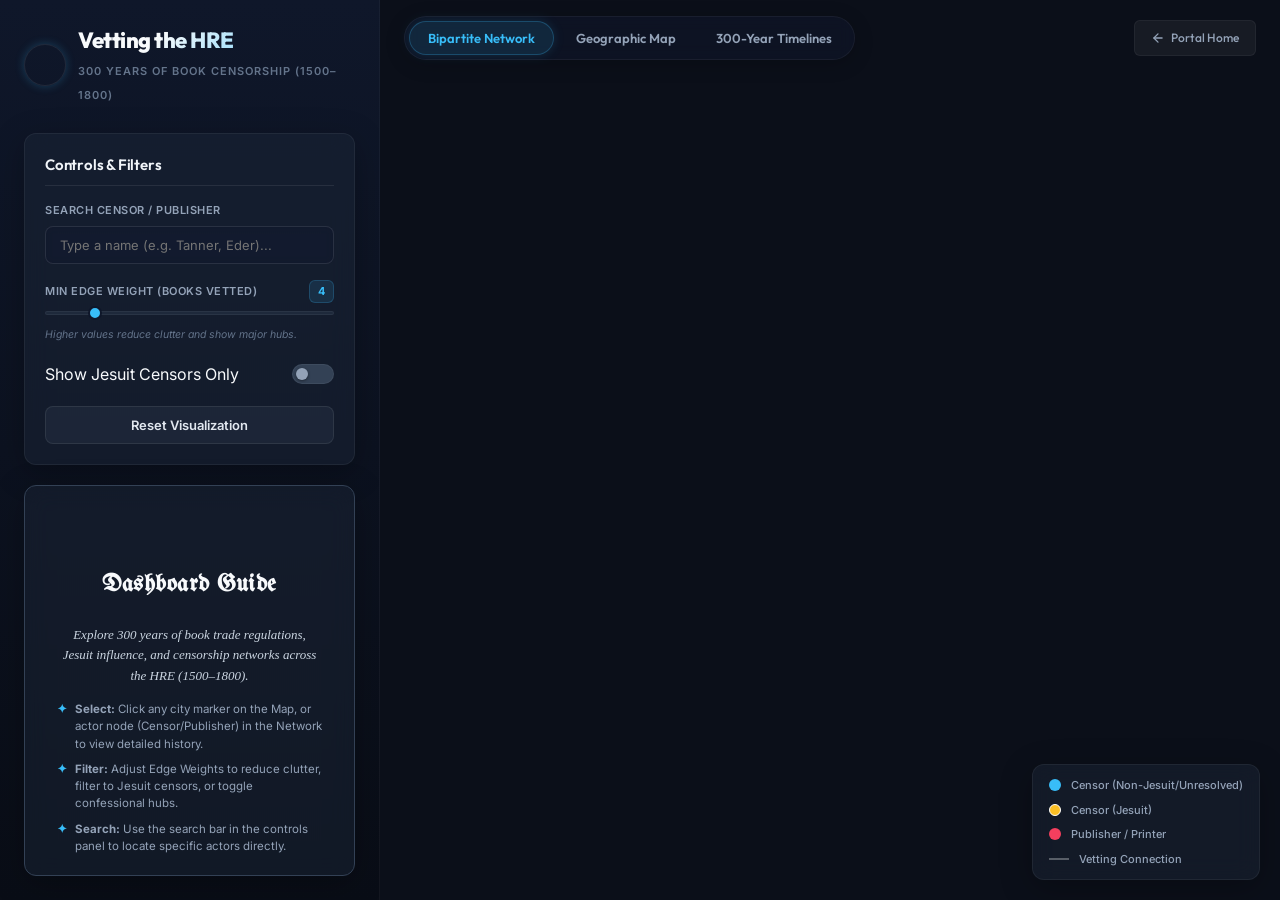
==== commit c0d22480: "Fixed Back button and Team page" ====
--- a/censorship.html
+++ b/censorship.html
@@ -21,6 +21,28 @@
     <script src="https://d3js.org/d3.v7.min.js"></script>
     <script src="https://cdn.jsdelivr.net/npm/chart.js"></script>
     <script type="module" src="https://ajax.googleapis.com/ajax/libs/model-viewer/3.5.0/model-viewer.min.js"></script>
+    <style>
+        .nav-home-btn {
+            background: rgba(255, 255, 255, 0.05);
+            color: #94a3b8;
+            text-decoration: none;
+            padding: 8px 16px;
+            border-radius: 6px;
+            font-size: 12px;
+            font-weight: 500;
+            display: flex;
+            align-items: center;
+            gap: 6px;
+            transition: all 0.2s ease;
+            border: 1px solid rgba(255, 255, 255, 0.05);
+            font-family: 'Outfit', sans-serif;
+        }
+        .nav-home-btn:hover {
+            background: rgba(255, 255, 255, 0.1);
+            color: #f8fafc;
+            border-color: rgba(255, 255, 255, 0.15);
+        }
+    </style>
 </head>
 <body>
     <div class="app-container">
@@ -199,12 +221,17 @@
         <!-- Main Panel Content -->
         <main class="main-content">
             <!-- Top Navigation Tab Bar -->
-            <nav class="tabs-bar">
-                <button class="tab-button active" data-tab="network-tab">Bipartite Network</button>
-                <button class="tab-button" data-tab="map-tab">Geographic Map</button>
-                <button class="tab-button" data-tab="timeline-tab">300-Year Timelines</button>
-                <button class="tab-button" data-tab="info-tab">About the Team</button>
-            </nav>
+            <div style="display: flex; justify-content: space-between; align-items: center; width: 100%; padding-right: 24px;">
+                <nav class="tabs-bar" style="margin: 16px 24px;">
+                    <button class="tab-button active" data-tab="network-tab">Bipartite Network</button>
+                    <button class="tab-button" data-tab="map-tab">Geographic Map</button>
+                    <button class="tab-button" data-tab="timeline-tab">300-Year Timelines</button>
+                </nav>
+                <a href="index.html" class="nav-home-btn">
+                    <svg viewBox="0 0 24 24" width="14" height="14" stroke="currentColor" stroke-width="2.2" fill="none" stroke-linecap="round" stroke-linejoin="round"><line x1="19" y1="12" x2="5" y2="12"></line><polyline points="12 19 5 12 12 5"></polyline></svg>
+                    <span>Portal Home</span>
+                </a>
+            </div>
             
             <!-- Tab Contents -->
             <div class="tab-container">
@@ -333,14 +360,6 @@
                     </div>
                 </div>
                 
-                <!-- TAB 4: ABOUT THE TEAM (COIN CABINET) -->
-                <div class="tab-content" id="info-tab">
-                    <div class="cabinet-header">
-                        <h2 class="cabinet-title">The DHH26 Numismatic Cabinet</h2>
-                        <p class="cabinet-desc">Explore the members of the DHH26 Book Group, represented as 3D versions of historical coins and medals matching their specialties and roles.</p>
-                    </div>
-                    <div id="team-grid" class="team-grid"></div>
-                </div>
             </div>
         </main>
     </div>
